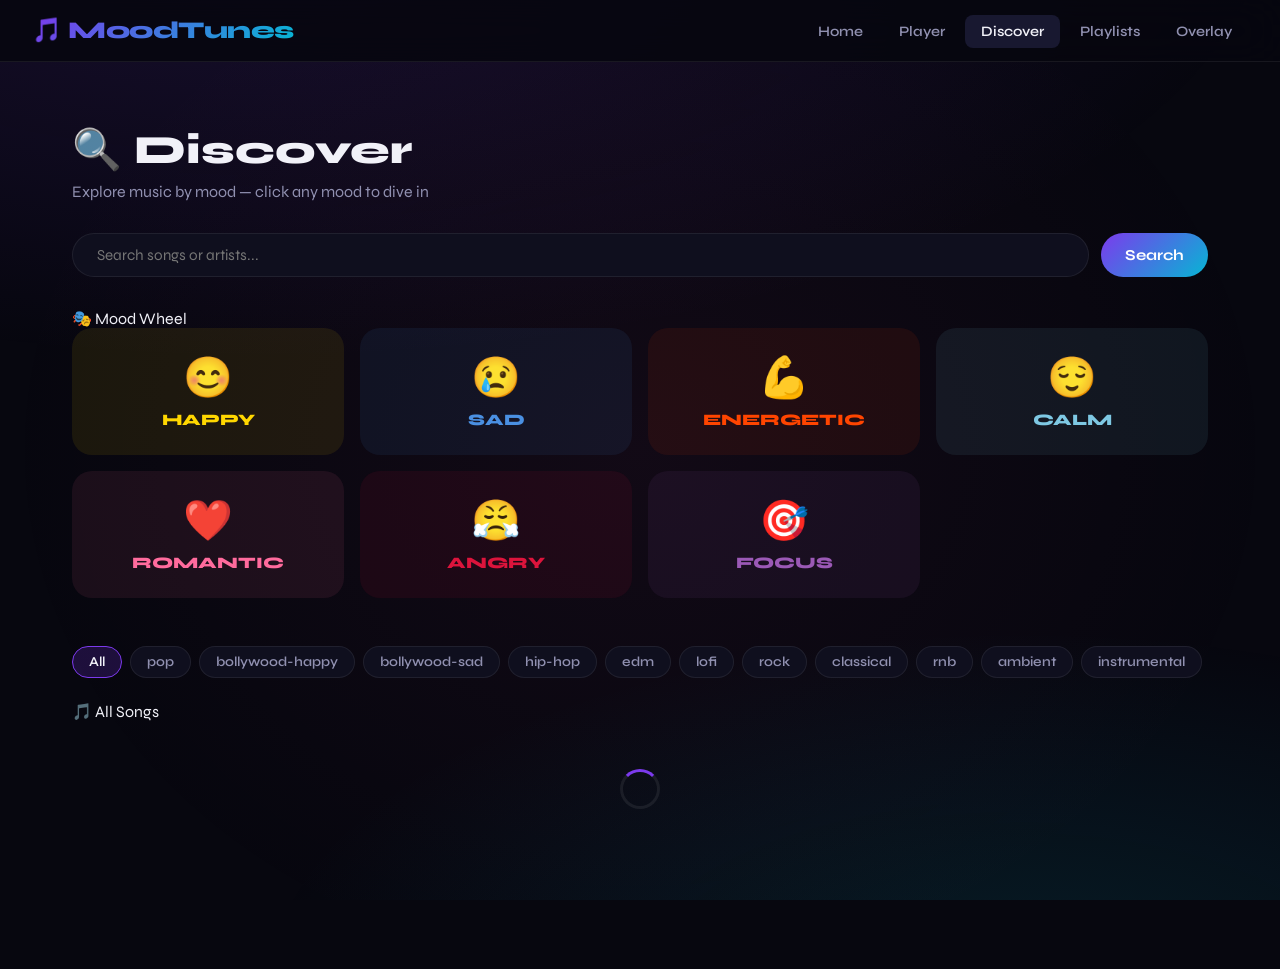
==== Frontend/discover.html @ 9e2f243b "Add files via upload" ====
<!DOCTYPE html>
<html lang="en">
<head>
  <meta charset="UTF-8">
  <meta name="viewport" content="width=device-width, initial-scale=1.0">
  <title>MoodTunes — Discover</title>
  <link rel="stylesheet" href="css/style.css">
  <style>
    main { position:relative; z-index:1; }
    .container { max-width:1200px; margin:0 auto; padding:2rem; }

    /* Mood Wheel */
    .mood-wheel {
      display: grid;
      grid-template-columns: repeat(4, 1fr);
      gap: 1rem;
      margin-bottom: 3rem;
    }

    .mood-wheel-item {
      padding: 1.5rem 1rem;
      border-radius: var(--radius-lg);
      text-align: center;
      cursor: pointer;
      transition: var(--transition);
      border: 2px solid transparent;
      position: relative;
      overflow: hidden;
    }

    .mood-wheel-item::before {
      content: '';
      position: absolute; inset: 0;
      opacity: 0.15;
      transition: var(--transition);
    }

    .mood-wheel-item:hover { transform: translateY(-4px) scale(1.02); }
    .mood-wheel-item:hover::before { opacity: 0.3; }
    .mood-wheel-item.selected { border-color: currentColor; }

    .mood-wheel-emoji { font-size: 2.5rem; margin-bottom: 0.5rem; }
    .mood-wheel-label { font-weight: 800; font-size: 1rem; }
    .mood-wheel-count { font-size: 0.8rem; opacity: 0.7; margin-top: 0.25rem; }

    /* Genre Filter */
    .genre-filter {
      display: flex; gap: 0.5rem; flex-wrap: wrap;
      margin-bottom: 1.5rem;
    }

    .genre-tag {
      padding: 0.4rem 1rem;
      border-radius: 50px;
      background: var(--bg-card);
      border: 1px solid var(--border);
      color: var(--text-secondary);
      font-size: 0.85rem; font-weight: 600;
      cursor: pointer;
      transition: var(--transition);
    }

    .genre-tag:hover, .genre-tag.active {
      background: rgba(124,58,237,0.2);
      border-color: var(--accent-purple);
      color: var(--text-primary);
    }

    @media (max-width:600px) {
      .mood-wheel { grid-template-columns: repeat(2,1fr); }
    }
  </style>
</head>
<body>
  <div class="aurora"></div>
  <nav class="navbar">
    <div class="nav-logo">🎵 MoodTunes</div>
    <ul class="nav-links">
      <li><a href="index.html">Home</a></li>
      <li><a href="player.html">Player</a></li>
      <li><a href="discover.html">Discover</a></li>
      <li><a href="playlists.html">Playlists</a></li>
      <li><a href="overlay.html">Overlay</a></li>
    </ul>
  </nav>

  <main>
    <div class="container">
      <div style="padding:2rem 0;">
        <h1 style="font-size:2.5rem; font-weight:800;">🔍 Discover</h1>
        <p style="color:var(--text-secondary); margin-top:0.5rem;">Explore music by mood — click any mood to dive in</p>
      </div>

      <!-- Search Bar -->
      <div style="display:flex; gap:0.75rem; margin-bottom:2rem;">
        <input type="text" id="searchInput" placeholder="Search songs or artists..."
          style="flex:1; background:var(--bg-card); border:1px solid var(--border);
                 border-radius:50px; padding:0.75rem 1.5rem; color:var(--text-primary);
                 font-family:'Syne',sans-serif; font-size:0.95rem; outline:none;"
          oninput="handleSearch(this.value)">
        <button class="btn btn-primary" onclick="handleSearch(document.getElementById('searchInput').value)">Search</button>
      </div>

      <!-- Mood Wheel -->
      <div class="section-title">🎭 Mood Wheel</div>
      <div class="mood-wheel" id="moodWheel"></div>

      <!-- Genre Filter -->
      <div class="genre-filter" id="genreFilter"></div>

      <!-- Songs -->
      <div class="section-title" id="songsTitle">🎵 All Songs</div>
      <div class="songs-grid" id="songsGrid">
        <div style="grid-column:1/-1; display:flex; justify-content:center; padding:3rem;">
          <div class="spinner"></div>
        </div>
      </div>
    </div>
    <div style="height:80px;"></div>
  </main>

  <script src="js/app.js"></script>
  <script>
    let selectedMood = localStorage.getItem('moodtunes_discover_mood') || null;
    let currentSongs = [];

    const genres = ['All', 'pop', 'bollywood-happy', 'bollywood-sad', 'hip-hop', 'edm', 'lofi', 'rock', 'classical', 'rnb', 'ambient', 'instrumental'];
    let selectedGenre = 'All';

    // Build mood wheel
    const moodWheel = document.getElementById('moodWheel');
    Object.entries(MOOD_META).forEach(([mood, meta]) => {
      const item = document.createElement('div');
      item.className = 'mood-wheel-item' + (selectedMood === mood ? ' selected' : '');
      item.style.color = meta.color;
      item.innerHTML = `
        <div class="mood-wheel-emoji">${meta.emoji}</div>
        <div class="mood-wheel-label">${mood}</div>
      `;
      item.style.background = meta.color + '15';
      item.addEventListener('click', () => selectMood(mood, item));
      moodWheel.appendChild(item);
    });

    // Build genre filter
    const genreFilter = document.getElementById('genreFilter');
    genres.forEach(g => {
      const tag = document.createElement('div');
      tag.className = 'genre-tag' + (g === selectedGenre ? ' active' : '');
      tag.textContent = g;
      tag.addEventListener('click', () => {
        document.querySelectorAll('.genre-tag').forEach(t => t.classList.remove('active'));
        tag.classList.add('active');
        selectedGenre = g;
        loadSongs();
      });
      genreFilter.appendChild(tag);
    });

    async function selectMood(mood, el) {
      selectedMood = mood;
      localStorage.setItem('moodtunes_discover_mood', mood);
      document.querySelectorAll('.mood-wheel-item').forEach(i => i.classList.remove('selected'));
      el.classList.add('selected');
      await loadSongs();
    }

    async function loadSongs() {
      const grid = document.getElementById('songsGrid');
      const title = document.getElementById('songsTitle');
      grid.innerHTML = '<div style="grid-column:1/-1;display:flex;justify-content:center;padding:3rem;"><div class="spinner"></div></div>';

      let songs;
      if (selectedMood) {
        songs = await getSongsByMood(selectedMood);
        title.textContent = `${MOOD_META[selectedMood]?.emoji || '🎵'} ${selectedMood} Songs`;
      } else {
        songs = await getTrendingSongs();
        title.textContent = '🔥 Trending';
      }

      if (selectedGenre !== 'All') {
        songs = songs.filter(s => s.genre === selectedGenre);
      }

      currentSongs = songs;
      renderGrid(songs);
    }

    function renderGrid(songs) {
      const grid = document.getElementById('songsGrid');
      grid.innerHTML = '';
      if (!songs.length) {
        grid.innerHTML = '<div style="grid-column:1/-1; text-align:center; padding:3rem; color:var(--text-muted);">No songs found for this combination 🎵</div>';
        return;
      }
      songs.forEach((song, i) => {
        const card = renderSongCard(song, (s) => playInPlayer(s, songs));
        card.style.animationDelay = `${i * 0.04}s`;
        grid.appendChild(card);
      });
    }

    let searchTimeout;
    function handleSearch(query) {
      clearTimeout(searchTimeout);
      if (!query.trim()) { loadSongs(); return; }
      searchTimeout = setTimeout(async () => {
        const res = await fetch(`http://localhost:8080/api/songs/search?q=${encodeURIComponent(query)}`);
        const songs = await res.json();
        document.getElementById('songsTitle').textContent = `🔍 Results for "${query}"`;
        renderGrid(songs);
      }, 400);
    }

    // Initial load
    loadSongs();
  </script>
</body>
</html>
---- Frontend/css/style.css ----
/* ─── Google Fonts ─── */
@import url('https://fonts.googleapis.com/css2?family=Syne:wght@400;600;700;800&family=Space+Mono:ital,wght@0,400;0,700;1,400&display=swap');

/* ─── CSS Variables ─── */
:root {
  --bg-base: #07070f;
  --bg-card: #0f0f1e;
  --bg-hover: #181830;
  --border: rgba(255,255,255,0.07);

  --accent-purple: #7c3aed;
  --accent-cyan: #06b6d4;
  --accent-pink: #ec4899;

  --text-primary: #f1f1f8;
  --text-secondary: #9090b0;
  --text-muted: #4a4a6a;

  --radius: 12px;
  --radius-lg: 20px;
  --transition: all 0.25s cubic-bezier(0.4, 0, 0.2, 1);

  /* Mood Colors */
  --mood-happy:     #FFD700;
  --mood-sad:       #4A90E2;
  --mood-energetic: #FF4500;
  --mood-calm:      #7EC8E3;
  --mood-romantic:  #FF6B9D;
  --mood-angry:     #DC143C;
  --mood-focus:     #9B59B6;
}

* { margin: 0; padding: 0; box-sizing: border-box; }

html { scroll-behavior: smooth; }

body {
  font-family: 'Syne', sans-serif;
  background: var(--bg-base);
  color: var(--text-primary);
  min-height: 100vh;
  overflow-x: hidden;
}

/* ─── Aurora Background ─── */
.aurora {
  position: fixed; inset: 0;
  background:
    radial-gradient(ellipse 80% 50% at 20% -10%, rgba(124,58,237,0.15), transparent),
    radial-gradient(ellipse 60% 40% at 80% 110%, rgba(6,182,212,0.12), transparent),
    radial-gradient(ellipse 50% 60% at 50% 50%, rgba(236,72,153,0.05), transparent);
  pointer-events: none;
  z-index: 0;
}

/* ─── Navbar ─── */
.navbar {
  position: sticky; top: 0; z-index: 100;
  display: flex; align-items: center; justify-content: space-between;
  padding: 1rem 2rem;
  background: rgba(7,7,15,0.85);
  backdrop-filter: blur(20px);
  border-bottom: 1px solid var(--border);
}

.nav-logo {
  font-size: 1.5rem;
  font-weight: 800;
  background: linear-gradient(135deg, var(--accent-purple), var(--accent-cyan));
  -webkit-background-clip: text;
  -webkit-text-fill-color: transparent;
  background-clip: text;
  letter-spacing: -0.5px;
}

.nav-links {
  display: flex; gap: 0.25rem;
  list-style: none;
}

.nav-links a {
  color: var(--text-secondary);
  text-decoration: none;
  padding: 0.5rem 1rem;
  border-radius: 8px;
  font-size: 0.9rem;
  font-weight: 600;
  transition: var(--transition);
}

.nav-links a:hover, .nav-links a.active {
  color: var(--text-primary);
  background: var(--bg-hover);
}

/* ─── Glass Card ─── */
.glass {
  background: rgba(15, 15, 30, 0.7);
  backdrop-filter: blur(20px);
  border: 1px solid var(--border);
  border-radius: var(--radius-lg);
}

/* ─── Buttons ─── */
.btn {
  display: inline-flex; align-items: center; gap: 0.5rem;
  padding: 0.75rem 1.5rem;
  border: none; border-radius: 50px;
  font-family: 'Syne', sans-serif;
  font-weight: 700; font-size: 0.95rem;
  cursor: pointer;
  transition: var(--transition);
}

.btn-primary {
  background: linear-gradient(135deg, var(--accent-purple), var(--accent-cyan));
  color: white;
}

.btn-primary:hover {
  transform: translateY(-2px);
  box-shadow: 0 8px 25px rgba(124,58,237,0.4);
}

.btn-ghost {
  background: transparent;
  color: var(--text-secondary);
  border: 1px solid var(--border);
}

.btn-ghost:hover {
  color: var(--text-primary);
  border-color: var(--accent-purple);
  background: rgba(124,58,237,0.1);
}

/* ─── Song Card ─── */
.song-card {
  background: var(--bg-card);
  border: 1px solid var(--border);
  border-radius: var(--radius);
  padding: 1rem;
  cursor: pointer;
  transition: var(--transition);
  position: relative;
  overflow: hidden;
}

.song-card::before {
  content: '';
  position: absolute; inset: 0;
  background: linear-gradient(135deg, rgba(124,58,237,0.05), rgba(6,182,212,0.05));
  opacity: 0;
  transition: var(--transition);
}

.song-card:hover {
  transform: translateY(-4px);
  border-color: rgba(124,58,237,0.4);
  box-shadow: 0 12px 40px rgba(124,58,237,0.15);
}

.song-card:hover::before { opacity: 1; }

.song-card img {
  width: 100%; aspect-ratio: 1;
  border-radius: 8px;
  object-fit: cover;
  margin-bottom: 0.75rem;
}

.song-card .song-title {
  font-weight: 700; font-size: 0.95rem;
  white-space: nowrap; overflow: hidden; text-overflow: ellipsis;
}

.song-card .song-artist {
  color: var(--text-secondary);
  font-size: 0.8rem;
  margin-top: 0.2rem;
}

.song-card .mood-badge {
  display: inline-block;
  font-size: 0.7rem;
  font-weight: 700;
  padding: 0.2rem 0.6rem;
  border-radius: 50px;
  margin-top: 0.5rem;
  text-transform: uppercase;
  letter-spacing: 0.5px;
}

/* ─── Mood Orb ─── */
.mood-orb {
  width: 120px; height: 120px;
  border-radius: 50%;
  display: flex; align-items: center; justify-content: center;
  font-size: 3rem;
  transition: all 0.6s cubic-bezier(0.4, 0, 0.2, 1);
  position: relative;
  animation: orbPulse 3s ease-in-out infinite;
}

@keyframes orbPulse {
  0%, 100% { box-shadow: 0 0 30px currentColor; transform: scale(1); }
  50% { box-shadow: 0 0 60px currentColor; transform: scale(1.05); }
}

/* ─── Progress Bar ─── */
.progress-bar {
  width: 100%; height: 4px;
  background: var(--bg-hover);
  border-radius: 2px;
  cursor: pointer;
  position: relative;
}

.progress-fill {
  height: 100%;
  background: linear-gradient(90deg, var(--accent-purple), var(--accent-cyan));
  border-radius: 2px;
  transition: width 0.1s linear;
  position: relative;
}

.progress-fill::after {
  content: '';
  position: absolute; right: -6px; top: -4px;
  width: 12px; height: 12px;
  background: white;
  border-radius: 50%;
  box-shadow: 0 0 8px rgba(255,255,255,0.5);
}

/* ─── Lyrics ─── */
.lyrics-container {
  font-family: 'Space Mono', monospace;
  line-height: 1.9;
  font-size: 0.9rem;
  color: var(--text-secondary);
  white-space: pre-wrap;
  overflow-y: auto;
  max-height: 400px;
  scrollbar-width: thin;
  scrollbar-color: var(--accent-purple) transparent;
}

.lyrics-line { transition: var(--transition); padding: 0.1rem 0; }
.lyrics-line.active {
  color: var(--text-primary);
  font-weight: 700;
  font-size: 1rem;
  text-shadow: 0 0 20px var(--accent-purple);
}

/* ─── Grid ─── */
.songs-grid {
  display: grid;
  grid-template-columns: repeat(auto-fill, minmax(180px, 1fr));
  gap: 1rem;
}

/* ─── Scrollbar ─── */
::-webkit-scrollbar { width: 6px; }
::-webkit-scrollbar-track { background: transparent; }
::-webkit-scrollbar-thumb {
  background: var(--accent-purple);
  border-radius: 3px;
}

/* ─── Animations ─── */
@keyframes fadeUp {
  from { opacity: 0; transform: translateY(20px); }
  to { opacity: 1; transform: translateY(0); }
}

.fade-up { animation: fadeUp 0.5s ease forwards; }
.fade-up-delay { animation: fadeUp 0.5s ease 0.2s forwards; opacity: 0; }

/* ─── Loading Spinner ─── */
.spinner {
  width: 40px; height: 40px;
  border: 3px solid var(--border);
  border-top-color: var(--accent-purple);
  border-radius: 50%;
  animation: spin 0.8s linear infinite;
}

@keyframes spin { to { transform: rotate(360deg); } }

/* ─── Now Playing Bar (bottom) ─── */
.now-playing-bar {
  position: fixed; bottom: 0; left: 0; right: 0; z-index: 99;
  background: rgba(7, 7, 15, 0.95);
  backdrop-filter: blur(30px);
  border-top: 1px solid var(--border);
  padding: 0.75rem 2rem;
  display: flex; align-items: center;
  gap: 1rem;
}

/* ─── Responsive ─── */
@media (max-width: 768px) {
  .navbar { padding: 0.75rem 1rem; }
  .songs-grid { grid-template-columns: repeat(auto-fill, minmax(140px, 1fr)); }
}
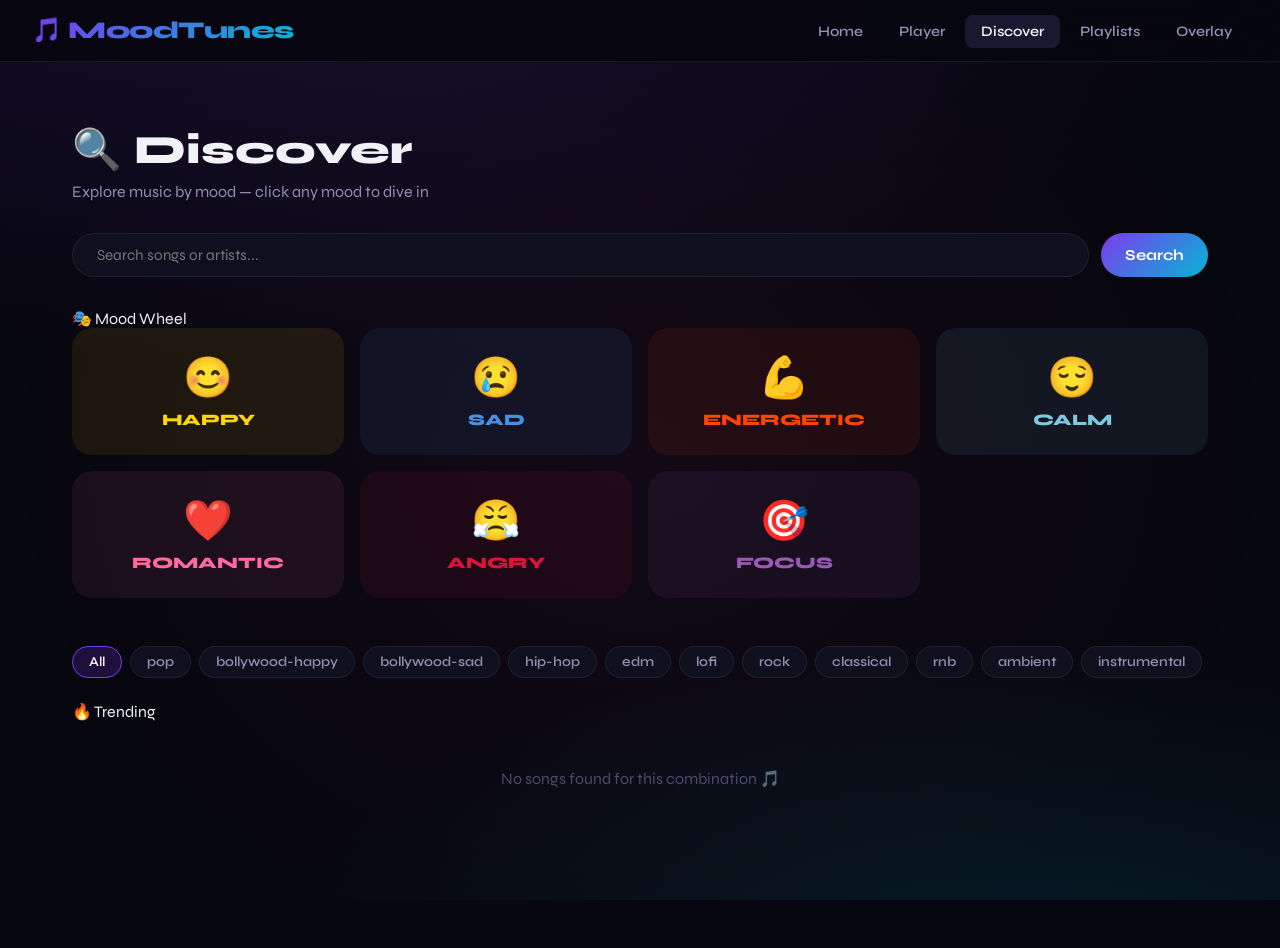
==== commit 5e666176: "Initial commit - MoodTunes" ====
--- a/Frontend/discover.html
+++ b/Frontend/discover.html
@@ -1,220 +1,220 @@
-<!DOCTYPE html>
-<html lang="en">
-<head>
-  <meta charset="UTF-8">
-  <meta name="viewport" content="width=device-width, initial-scale=1.0">
-  <title>MoodTunes — Discover</title>
-  <link rel="stylesheet" href="css/style.css">
-  <style>
-    main { position:relative; z-index:1; }
-    .container { max-width:1200px; margin:0 auto; padding:2rem; }
-
-    /* Mood Wheel */
-    .mood-wheel {
-      display: grid;
-      grid-template-columns: repeat(4, 1fr);
-      gap: 1rem;
-      margin-bottom: 3rem;
-    }
-
-    .mood-wheel-item {
-      padding: 1.5rem 1rem;
-      border-radius: var(--radius-lg);
-      text-align: center;
-      cursor: pointer;
-      transition: var(--transition);
-      border: 2px solid transparent;
-      position: relative;
-      overflow: hidden;
-    }
-
-    .mood-wheel-item::before {
-      content: '';
-      position: absolute; inset: 0;
-      opacity: 0.15;
-      transition: var(--transition);
-    }
-
-    .mood-wheel-item:hover { transform: translateY(-4px) scale(1.02); }
-    .mood-wheel-item:hover::before { opacity: 0.3; }
-    .mood-wheel-item.selected { border-color: currentColor; }
-
-    .mood-wheel-emoji { font-size: 2.5rem; margin-bottom: 0.5rem; }
-    .mood-wheel-label { font-weight: 800; font-size: 1rem; }
-    .mood-wheel-count { font-size: 0.8rem; opacity: 0.7; margin-top: 0.25rem; }
-
-    /* Genre Filter */
-    .genre-filter {
-      display: flex; gap: 0.5rem; flex-wrap: wrap;
-      margin-bottom: 1.5rem;
-    }
-
-    .genre-tag {
-      padding: 0.4rem 1rem;
-      border-radius: 50px;
-      background: var(--bg-card);
-      border: 1px solid var(--border);
-      color: var(--text-secondary);
-      font-size: 0.85rem; font-weight: 600;
-      cursor: pointer;
-      transition: var(--transition);
-    }
-
-    .genre-tag:hover, .genre-tag.active {
-      background: rgba(124,58,237,0.2);
-      border-color: var(--accent-purple);
-      color: var(--text-primary);
-    }
-
-    @media (max-width:600px) {
-      .mood-wheel { grid-template-columns: repeat(2,1fr); }
-    }
-  </style>
-</head>
-<body>
-  <div class="aurora"></div>
-  <nav class="navbar">
-    <div class="nav-logo">🎵 MoodTunes</div>
-    <ul class="nav-links">
-      <li><a href="index.html">Home</a></li>
-      <li><a href="player.html">Player</a></li>
-      <li><a href="discover.html">Discover</a></li>
-      <li><a href="playlists.html">Playlists</a></li>
-      <li><a href="overlay.html">Overlay</a></li>
-    </ul>
-  </nav>
-
-  <main>
-    <div class="container">
-      <div style="padding:2rem 0;">
-        <h1 style="font-size:2.5rem; font-weight:800;">🔍 Discover</h1>
-        <p style="color:var(--text-secondary); margin-top:0.5rem;">Explore music by mood — click any mood to dive in</p>
-      </div>
-
-      <!-- Search Bar -->
-      <div style="display:flex; gap:0.75rem; margin-bottom:2rem;">
-        <input type="text" id="searchInput" placeholder="Search songs or artists..."
-          style="flex:1; background:var(--bg-card); border:1px solid var(--border);
-                 border-radius:50px; padding:0.75rem 1.5rem; color:var(--text-primary);
-                 font-family:'Syne',sans-serif; font-size:0.95rem; outline:none;"
-          oninput="handleSearch(this.value)">
-        <button class="btn btn-primary" onclick="handleSearch(document.getElementById('searchInput').value)">Search</button>
-      </div>
-
-      <!-- Mood Wheel -->
-      <div class="section-title">🎭 Mood Wheel</div>
-      <div class="mood-wheel" id="moodWheel"></div>
-
-      <!-- Genre Filter -->
-      <div class="genre-filter" id="genreFilter"></div>
-
-      <!-- Songs -->
-      <div class="section-title" id="songsTitle">🎵 All Songs</div>
-      <div class="songs-grid" id="songsGrid">
-        <div style="grid-column:1/-1; display:flex; justify-content:center; padding:3rem;">
-          <div class="spinner"></div>
-        </div>
-      </div>
-    </div>
-    <div style="height:80px;"></div>
-  </main>
-
-  <script src="js/app.js"></script>
-  <script>
-    let selectedMood = localStorage.getItem('moodtunes_discover_mood') || null;
-    let currentSongs = [];
-
-    const genres = ['All', 'pop', 'bollywood-happy', 'bollywood-sad', 'hip-hop', 'edm', 'lofi', 'rock', 'classical', 'rnb', 'ambient', 'instrumental'];
-    let selectedGenre = 'All';
-
-    // Build mood wheel
-    const moodWheel = document.getElementById('moodWheel');
-    Object.entries(MOOD_META).forEach(([mood, meta]) => {
-      const item = document.createElement('div');
-      item.className = 'mood-wheel-item' + (selectedMood === mood ? ' selected' : '');
-      item.style.color = meta.color;
-      item.innerHTML = `
-        <div class="mood-wheel-emoji">${meta.emoji}</div>
-        <div class="mood-wheel-label">${mood}</div>
-      `;
-      item.style.background = meta.color + '15';
-      item.addEventListener('click', () => selectMood(mood, item));
-      moodWheel.appendChild(item);
-    });
-
-    // Build genre filter
-    const genreFilter = document.getElementById('genreFilter');
-    genres.forEach(g => {
-      const tag = document.createElement('div');
-      tag.className = 'genre-tag' + (g === selectedGenre ? ' active' : '');
-      tag.textContent = g;
-      tag.addEventListener('click', () => {
-        document.querySelectorAll('.genre-tag').forEach(t => t.classList.remove('active'));
-        tag.classList.add('active');
-        selectedGenre = g;
-        loadSongs();
-      });
-      genreFilter.appendChild(tag);
-    });
-
-    async function selectMood(mood, el) {
-      selectedMood = mood;
-      localStorage.setItem('moodtunes_discover_mood', mood);
-      document.querySelectorAll('.mood-wheel-item').forEach(i => i.classList.remove('selected'));
-      el.classList.add('selected');
-      await loadSongs();
-    }
-
-    async function loadSongs() {
-      const grid = document.getElementById('songsGrid');
-      const title = document.getElementById('songsTitle');
-      grid.innerHTML = '<div style="grid-column:1/-1;display:flex;justify-content:center;padding:3rem;"><div class="spinner"></div></div>';
-
-      let songs;
-      if (selectedMood) {
-        songs = await getSongsByMood(selectedMood);
-        title.textContent = `${MOOD_META[selectedMood]?.emoji || '🎵'} ${selectedMood} Songs`;
-      } else {
-        songs = await getTrendingSongs();
-        title.textContent = '🔥 Trending';
-      }
-
-      if (selectedGenre !== 'All') {
-        songs = songs.filter(s => s.genre === selectedGenre);
-      }
-
-      currentSongs = songs;
-      renderGrid(songs);
-    }
-
-    function renderGrid(songs) {
-      const grid = document.getElementById('songsGrid');
-      grid.innerHTML = '';
-      if (!songs.length) {
-        grid.innerHTML = '<div style="grid-column:1/-1; text-align:center; padding:3rem; color:var(--text-muted);">No songs found for this combination 🎵</div>';
-        return;
-      }
-      songs.forEach((song, i) => {
-        const card = renderSongCard(song, (s) => playInPlayer(s, songs));
-        card.style.animationDelay = `${i * 0.04}s`;
-        grid.appendChild(card);
-      });
-    }
-
-    let searchTimeout;
-    function handleSearch(query) {
-      clearTimeout(searchTimeout);
-      if (!query.trim()) { loadSongs(); return; }
-      searchTimeout = setTimeout(async () => {
-        const res = await fetch(`http://localhost:8080/api/songs/search?q=${encodeURIComponent(query)}`);
-        const songs = await res.json();
-        document.getElementById('songsTitle').textContent = `🔍 Results for "${query}"`;
-        renderGrid(songs);
-      }, 400);
-    }
-
-    // Initial load
-    loadSongs();
-  </script>
-</body>
-</html>+<!DOCTYPE html>
+<html lang="en">
+<head>
+  <meta charset="UTF-8">
+  <meta name="viewport" content="width=device-width, initial-scale=1.0">
+  <title>MoodTunes — Discover</title>
+  <link rel="stylesheet" href="css/style.css">
+  <style>
+    main { position:relative; z-index:1; }
+    .container { max-width:1200px; margin:0 auto; padding:2rem; }
+
+    /* Mood Wheel */
+    .mood-wheel {
+      display: grid;
+      grid-template-columns: repeat(4, 1fr);
+      gap: 1rem;
+      margin-bottom: 3rem;
+    }
+
+    .mood-wheel-item {
+      padding: 1.5rem 1rem;
+      border-radius: var(--radius-lg);
+      text-align: center;
+      cursor: pointer;
+      transition: var(--transition);
+      border: 2px solid transparent;
+      position: relative;
+      overflow: hidden;
+    }
+
+    .mood-wheel-item::before {
+      content: '';
+      position: absolute; inset: 0;
+      opacity: 0.15;
+      transition: var(--transition);
+    }
+
+    .mood-wheel-item:hover { transform: translateY(-4px) scale(1.02); }
+    .mood-wheel-item:hover::before { opacity: 0.3; }
+    .mood-wheel-item.selected { border-color: currentColor; }
+
+    .mood-wheel-emoji { font-size: 2.5rem; margin-bottom: 0.5rem; }
+    .mood-wheel-label { font-weight: 800; font-size: 1rem; }
+    .mood-wheel-count { font-size: 0.8rem; opacity: 0.7; margin-top: 0.25rem; }
+
+    /* Genre Filter */
+    .genre-filter {
+      display: flex; gap: 0.5rem; flex-wrap: wrap;
+      margin-bottom: 1.5rem;
+    }
+
+    .genre-tag {
+      padding: 0.4rem 1rem;
+      border-radius: 50px;
+      background: var(--bg-card);
+      border: 1px solid var(--border);
+      color: var(--text-secondary);
+      font-size: 0.85rem; font-weight: 600;
+      cursor: pointer;
+      transition: var(--transition);
+    }
+
+    .genre-tag:hover, .genre-tag.active {
+      background: rgba(124,58,237,0.2);
+      border-color: var(--accent-purple);
+      color: var(--text-primary);
+    }
+
+    @media (max-width:600px) {
+      .mood-wheel { grid-template-columns: repeat(2,1fr); }
+    }
+  </style>
+</head>
+<body>
+  <div class="aurora"></div>
+  <nav class="navbar">
+    <div class="nav-logo">🎵 MoodTunes</div>
+    <ul class="nav-links">
+      <li><a href="index.html">Home</a></li>
+      <li><a href="player.html">Player</a></li>
+      <li><a href="discover.html">Discover</a></li>
+      <li><a href="playlists.html">Playlists</a></li>
+      <li><a href="overlay.html">Overlay</a></li>
+    </ul>
+  </nav>
+
+  <main>
+    <div class="container">
+      <div style="padding:2rem 0;">
+        <h1 style="font-size:2.5rem; font-weight:800;">🔍 Discover</h1>
+        <p style="color:var(--text-secondary); margin-top:0.5rem;">Explore music by mood — click any mood to dive in</p>
+      </div>
+
+      <!-- Search Bar -->
+      <div style="display:flex; gap:0.75rem; margin-bottom:2rem;">
+        <input type="text" id="searchInput" placeholder="Search songs or artists..."
+          style="flex:1; background:var(--bg-card); border:1px solid var(--border);
+                 border-radius:50px; padding:0.75rem 1.5rem; color:var(--text-primary);
+                 font-family:'Syne',sans-serif; font-size:0.95rem; outline:none;"
+          oninput="handleSearch(this.value)">
+        <button class="btn btn-primary" onclick="handleSearch(document.getElementById('searchInput').value)">Search</button>
+      </div>
+
+      <!-- Mood Wheel -->
+      <div class="section-title">🎭 Mood Wheel</div>
+      <div class="mood-wheel" id="moodWheel"></div>
+
+      <!-- Genre Filter -->
+      <div class="genre-filter" id="genreFilter"></div>
+
+      <!-- Songs -->
+      <div class="section-title" id="songsTitle">🎵 All Songs</div>
+      <div class="songs-grid" id="songsGrid">
+        <div style="grid-column:1/-1; display:flex; justify-content:center; padding:3rem;">
+          <div class="spinner"></div>
+        </div>
+      </div>
+    </div>
+    <div style="height:80px;"></div>
+  </main>
+
+  <script src="js/app.js"></script>
+  <script>
+    let selectedMood = localStorage.getItem('moodtunes_discover_mood') || null;
+    let currentSongs = [];
+
+    const genres = ['All', 'pop', 'bollywood-happy', 'bollywood-sad', 'hip-hop', 'edm', 'lofi', 'rock', 'classical', 'rnb', 'ambient', 'instrumental'];
+    let selectedGenre = 'All';
+
+    // Build mood wheel
+    const moodWheel = document.getElementById('moodWheel');
+    Object.entries(MOOD_META).forEach(([mood, meta]) => {
+      const item = document.createElement('div');
+      item.className = 'mood-wheel-item' + (selectedMood === mood ? ' selected' : '');
+      item.style.color = meta.color;
+      item.innerHTML = `
+        <div class="mood-wheel-emoji">${meta.emoji}</div>
+        <div class="mood-wheel-label">${mood}</div>
+      `;
+      item.style.background = meta.color + '15';
+      item.addEventListener('click', () => selectMood(mood, item));
+      moodWheel.appendChild(item);
+    });
+
+    // Build genre filter
+    const genreFilter = document.getElementById('genreFilter');
+    genres.forEach(g => {
+      const tag = document.createElement('div');
+      tag.className = 'genre-tag' + (g === selectedGenre ? ' active' : '');
+      tag.textContent = g;
+      tag.addEventListener('click', () => {
+        document.querySelectorAll('.genre-tag').forEach(t => t.classList.remove('active'));
+        tag.classList.add('active');
+        selectedGenre = g;
+        loadSongs();
+      });
+      genreFilter.appendChild(tag);
+    });
+
+    async function selectMood(mood, el) {
+      selectedMood = mood;
+      localStorage.setItem('moodtunes_discover_mood', mood);
+      document.querySelectorAll('.mood-wheel-item').forEach(i => i.classList.remove('selected'));
+      el.classList.add('selected');
+      await loadSongs();
+    }
+
+    async function loadSongs() {
+      const grid = document.getElementById('songsGrid');
+      const title = document.getElementById('songsTitle');
+      grid.innerHTML = '<div style="grid-column:1/-1;display:flex;justify-content:center;padding:3rem;"><div class="spinner"></div></div>';
+
+      let songs;
+      if (selectedMood) {
+        songs = await getSongsByMood(selectedMood);
+        title.textContent = `${MOOD_META[selectedMood]?.emoji || '🎵'} ${selectedMood} Songs`;
+      } else {
+        songs = await getTrendingSongs();
+        title.textContent = '🔥 Trending';
+      }
+
+      if (selectedGenre !== 'All') {
+        songs = songs.filter(s => s.genre === selectedGenre);
+      }
+
+      currentSongs = songs;
+      renderGrid(songs);
+    }
+
+    function renderGrid(songs) {
+      const grid = document.getElementById('songsGrid');
+      grid.innerHTML = '';
+      if (!songs.length) {
+        grid.innerHTML = '<div style="grid-column:1/-1; text-align:center; padding:3rem; color:var(--text-muted);">No songs found for this combination 🎵</div>';
+        return;
+      }
+      songs.forEach((song, i) => {
+        const card = renderSongCard(song, (s) => playInPlayer(s, songs));
+        card.style.animationDelay = `${i * 0.04}s`;
+        grid.appendChild(card);
+      });
+    }
+
+    let searchTimeout;
+    function handleSearch(query) {
+      clearTimeout(searchTimeout);
+      if (!query.trim()) { loadSongs(); return; }
+      searchTimeout = setTimeout(async () => {
+        const res = await fetch(`${API_BASE}/songs/search?q=${encodeURIComponent(query)}`);
+        const songs = await res.json();
+        document.getElementById('songsTitle').textContent = `🔍 Results for "${query}"`;
+        renderGrid(songs);
+      }, 400);
+    }
+
+    // Initial load
+    loadSongs();
+  </script>
+</body>
+</html>
--- a/Frontend/css/style.css
+++ b/Frontend/css/style.css
@@ -1,307 +1,307 @@
-/* ─── Google Fonts ─── */
-@import url('https://fonts.googleapis.com/css2?family=Syne:wght@400;600;700;800&family=Space+Mono:ital,wght@0,400;0,700;1,400&display=swap');
-
-/* ─── CSS Variables ─── */
-:root {
-  --bg-base: #07070f;
-  --bg-card: #0f0f1e;
-  --bg-hover: #181830;
-  --border: rgba(255,255,255,0.07);
-
-  --accent-purple: #7c3aed;
-  --accent-cyan: #06b6d4;
-  --accent-pink: #ec4899;
-
-  --text-primary: #f1f1f8;
-  --text-secondary: #9090b0;
-  --text-muted: #4a4a6a;
-
-  --radius: 12px;
-  --radius-lg: 20px;
-  --transition: all 0.25s cubic-bezier(0.4, 0, 0.2, 1);
-
-  /* Mood Colors */
-  --mood-happy:     #FFD700;
-  --mood-sad:       #4A90E2;
-  --mood-energetic: #FF4500;
-  --mood-calm:      #7EC8E3;
-  --mood-romantic:  #FF6B9D;
-  --mood-angry:     #DC143C;
-  --mood-focus:     #9B59B6;
-}
-
-* { margin: 0; padding: 0; box-sizing: border-box; }
-
-html { scroll-behavior: smooth; }
-
-body {
-  font-family: 'Syne', sans-serif;
-  background: var(--bg-base);
-  color: var(--text-primary);
-  min-height: 100vh;
-  overflow-x: hidden;
-}
-
-/* ─── Aurora Background ─── */
-.aurora {
-  position: fixed; inset: 0;
-  background:
-    radial-gradient(ellipse 80% 50% at 20% -10%, rgba(124,58,237,0.15), transparent),
-    radial-gradient(ellipse 60% 40% at 80% 110%, rgba(6,182,212,0.12), transparent),
-    radial-gradient(ellipse 50% 60% at 50% 50%, rgba(236,72,153,0.05), transparent);
-  pointer-events: none;
-  z-index: 0;
-}
-
-/* ─── Navbar ─── */
-.navbar {
-  position: sticky; top: 0; z-index: 100;
-  display: flex; align-items: center; justify-content: space-between;
-  padding: 1rem 2rem;
-  background: rgba(7,7,15,0.85);
-  backdrop-filter: blur(20px);
-  border-bottom: 1px solid var(--border);
-}
-
-.nav-logo {
-  font-size: 1.5rem;
-  font-weight: 800;
-  background: linear-gradient(135deg, var(--accent-purple), var(--accent-cyan));
-  -webkit-background-clip: text;
-  -webkit-text-fill-color: transparent;
-  background-clip: text;
-  letter-spacing: -0.5px;
-}
-
-.nav-links {
-  display: flex; gap: 0.25rem;
-  list-style: none;
-}
-
-.nav-links a {
-  color: var(--text-secondary);
-  text-decoration: none;
-  padding: 0.5rem 1rem;
-  border-radius: 8px;
-  font-size: 0.9rem;
-  font-weight: 600;
-  transition: var(--transition);
-}
-
-.nav-links a:hover, .nav-links a.active {
-  color: var(--text-primary);
-  background: var(--bg-hover);
-}
-
-/* ─── Glass Card ─── */
-.glass {
-  background: rgba(15, 15, 30, 0.7);
-  backdrop-filter: blur(20px);
-  border: 1px solid var(--border);
-  border-radius: var(--radius-lg);
-}
-
-/* ─── Buttons ─── */
-.btn {
-  display: inline-flex; align-items: center; gap: 0.5rem;
-  padding: 0.75rem 1.5rem;
-  border: none; border-radius: 50px;
-  font-family: 'Syne', sans-serif;
-  font-weight: 700; font-size: 0.95rem;
-  cursor: pointer;
-  transition: var(--transition);
-}
-
-.btn-primary {
-  background: linear-gradient(135deg, var(--accent-purple), var(--accent-cyan));
-  color: white;
-}
-
-.btn-primary:hover {
-  transform: translateY(-2px);
-  box-shadow: 0 8px 25px rgba(124,58,237,0.4);
-}
-
-.btn-ghost {
-  background: transparent;
-  color: var(--text-secondary);
-  border: 1px solid var(--border);
-}
-
-.btn-ghost:hover {
-  color: var(--text-primary);
-  border-color: var(--accent-purple);
-  background: rgba(124,58,237,0.1);
-}
-
-/* ─── Song Card ─── */
-.song-card {
-  background: var(--bg-card);
-  border: 1px solid var(--border);
-  border-radius: var(--radius);
-  padding: 1rem;
-  cursor: pointer;
-  transition: var(--transition);
-  position: relative;
-  overflow: hidden;
-}
-
-.song-card::before {
-  content: '';
-  position: absolute; inset: 0;
-  background: linear-gradient(135deg, rgba(124,58,237,0.05), rgba(6,182,212,0.05));
-  opacity: 0;
-  transition: var(--transition);
-}
-
-.song-card:hover {
-  transform: translateY(-4px);
-  border-color: rgba(124,58,237,0.4);
-  box-shadow: 0 12px 40px rgba(124,58,237,0.15);
-}
-
-.song-card:hover::before { opacity: 1; }
-
-.song-card img {
-  width: 100%; aspect-ratio: 1;
-  border-radius: 8px;
-  object-fit: cover;
-  margin-bottom: 0.75rem;
-}
-
-.song-card .song-title {
-  font-weight: 700; font-size: 0.95rem;
-  white-space: nowrap; overflow: hidden; text-overflow: ellipsis;
-}
-
-.song-card .song-artist {
-  color: var(--text-secondary);
-  font-size: 0.8rem;
-  margin-top: 0.2rem;
-}
-
-.song-card .mood-badge {
-  display: inline-block;
-  font-size: 0.7rem;
-  font-weight: 700;
-  padding: 0.2rem 0.6rem;
-  border-radius: 50px;
-  margin-top: 0.5rem;
-  text-transform: uppercase;
-  letter-spacing: 0.5px;
-}
-
-/* ─── Mood Orb ─── */
-.mood-orb {
-  width: 120px; height: 120px;
-  border-radius: 50%;
-  display: flex; align-items: center; justify-content: center;
-  font-size: 3rem;
-  transition: all 0.6s cubic-bezier(0.4, 0, 0.2, 1);
-  position: relative;
-  animation: orbPulse 3s ease-in-out infinite;
-}
-
-@keyframes orbPulse {
-  0%, 100% { box-shadow: 0 0 30px currentColor; transform: scale(1); }
-  50% { box-shadow: 0 0 60px currentColor; transform: scale(1.05); }
-}
-
-/* ─── Progress Bar ─── */
-.progress-bar {
-  width: 100%; height: 4px;
-  background: var(--bg-hover);
-  border-radius: 2px;
-  cursor: pointer;
-  position: relative;
-}
-
-.progress-fill {
-  height: 100%;
-  background: linear-gradient(90deg, var(--accent-purple), var(--accent-cyan));
-  border-radius: 2px;
-  transition: width 0.1s linear;
-  position: relative;
-}
-
-.progress-fill::after {
-  content: '';
-  position: absolute; right: -6px; top: -4px;
-  width: 12px; height: 12px;
-  background: white;
-  border-radius: 50%;
-  box-shadow: 0 0 8px rgba(255,255,255,0.5);
-}
-
-/* ─── Lyrics ─── */
-.lyrics-container {
-  font-family: 'Space Mono', monospace;
-  line-height: 1.9;
-  font-size: 0.9rem;
-  color: var(--text-secondary);
-  white-space: pre-wrap;
-  overflow-y: auto;
-  max-height: 400px;
-  scrollbar-width: thin;
-  scrollbar-color: var(--accent-purple) transparent;
-}
-
-.lyrics-line { transition: var(--transition); padding: 0.1rem 0; }
-.lyrics-line.active {
-  color: var(--text-primary);
-  font-weight: 700;
-  font-size: 1rem;
-  text-shadow: 0 0 20px var(--accent-purple);
-}
-
-/* ─── Grid ─── */
-.songs-grid {
-  display: grid;
-  grid-template-columns: repeat(auto-fill, minmax(180px, 1fr));
-  gap: 1rem;
-}
-
-/* ─── Scrollbar ─── */
-::-webkit-scrollbar { width: 6px; }
-::-webkit-scrollbar-track { background: transparent; }
-::-webkit-scrollbar-thumb {
-  background: var(--accent-purple);
-  border-radius: 3px;
-}
-
-/* ─── Animations ─── */
-@keyframes fadeUp {
-  from { opacity: 0; transform: translateY(20px); }
-  to { opacity: 1; transform: translateY(0); }
-}
-
-.fade-up { animation: fadeUp 0.5s ease forwards; }
-.fade-up-delay { animation: fadeUp 0.5s ease 0.2s forwards; opacity: 0; }
-
-/* ─── Loading Spinner ─── */
-.spinner {
-  width: 40px; height: 40px;
-  border: 3px solid var(--border);
-  border-top-color: var(--accent-purple);
-  border-radius: 50%;
-  animation: spin 0.8s linear infinite;
-}
-
-@keyframes spin { to { transform: rotate(360deg); } }
-
-/* ─── Now Playing Bar (bottom) ─── */
-.now-playing-bar {
-  position: fixed; bottom: 0; left: 0; right: 0; z-index: 99;
-  background: rgba(7, 7, 15, 0.95);
-  backdrop-filter: blur(30px);
-  border-top: 1px solid var(--border);
-  padding: 0.75rem 2rem;
-  display: flex; align-items: center;
-  gap: 1rem;
-}
-
-/* ─── Responsive ─── */
-@media (max-width: 768px) {
-  .navbar { padding: 0.75rem 1rem; }
-  .songs-grid { grid-template-columns: repeat(auto-fill, minmax(140px, 1fr)); }
+/* ─── Google Fonts ─── */
+@import url('https://fonts.googleapis.com/css2?family=Syne:wght@400;600;700;800&family=Space+Mono:ital,wght@0,400;0,700;1,400&display=swap');
+
+/* ─── CSS Variables ─── */
+:root {
+  --bg-base: #07070f;
+  --bg-card: #0f0f1e;
+  --bg-hover: #181830;
+  --border: rgba(255,255,255,0.07);
+
+  --accent-purple: #7c3aed;
+  --accent-cyan: #06b6d4;
+  --accent-pink: #ec4899;
+
+  --text-primary: #f1f1f8;
+  --text-secondary: #9090b0;
+  --text-muted: #4a4a6a;
+
+  --radius: 12px;
+  --radius-lg: 20px;
+  --transition: all 0.25s cubic-bezier(0.4, 0, 0.2, 1);
+
+  /* Mood Colors */
+  --mood-happy:     #FFD700;
+  --mood-sad:       #4A90E2;
+  --mood-energetic: #FF4500;
+  --mood-calm:      #7EC8E3;
+  --mood-romantic:  #FF6B9D;
+  --mood-angry:     #DC143C;
+  --mood-focus:     #9B59B6;
+}
+
+* { margin: 0; padding: 0; box-sizing: border-box; }
+
+html { scroll-behavior: smooth; }
+
+body {
+  font-family: 'Syne', sans-serif;
+  background: var(--bg-base);
+  color: var(--text-primary);
+  min-height: 100vh;
+  overflow-x: hidden;
+}
+
+/* ─── Aurora Background ─── */
+.aurora {
+  position: fixed; inset: 0;
+  background:
+    radial-gradient(ellipse 80% 50% at 20% -10%, rgba(124,58,237,0.15), transparent),
+    radial-gradient(ellipse 60% 40% at 80% 110%, rgba(6,182,212,0.12), transparent),
+    radial-gradient(ellipse 50% 60% at 50% 50%, rgba(236,72,153,0.05), transparent);
+  pointer-events: none;
+  z-index: 0;
+}
+
+/* ─── Navbar ─── */
+.navbar {
+  position: sticky; top: 0; z-index: 100;
+  display: flex; align-items: center; justify-content: space-between;
+  padding: 1rem 2rem;
+  background: rgba(7,7,15,0.85);
+  backdrop-filter: blur(20px);
+  border-bottom: 1px solid var(--border);
+}
+
+.nav-logo {
+  font-size: 1.5rem;
+  font-weight: 800;
+  background: linear-gradient(135deg, var(--accent-purple), var(--accent-cyan));
+  -webkit-background-clip: text;
+  -webkit-text-fill-color: transparent;
+  background-clip: text;
+  letter-spacing: -0.5px;
+}
+
+.nav-links {
+  display: flex; gap: 0.25rem;
+  list-style: none;
+}
+
+.nav-links a {
+  color: var(--text-secondary);
+  text-decoration: none;
+  padding: 0.5rem 1rem;
+  border-radius: 8px;
+  font-size: 0.9rem;
+  font-weight: 600;
+  transition: var(--transition);
+}
+
+.nav-links a:hover, .nav-links a.active {
+  color: var(--text-primary);
+  background: var(--bg-hover);
+}
+
+/* ─── Glass Card ─── */
+.glass {
+  background: rgba(15, 15, 30, 0.7);
+  backdrop-filter: blur(20px);
+  border: 1px solid var(--border);
+  border-radius: var(--radius-lg);
+}
+
+/* ─── Buttons ─── */
+.btn {
+  display: inline-flex; align-items: center; gap: 0.5rem;
+  padding: 0.75rem 1.5rem;
+  border: none; border-radius: 50px;
+  font-family: 'Syne', sans-serif;
+  font-weight: 700; font-size: 0.95rem;
+  cursor: pointer;
+  transition: var(--transition);
+}
+
+.btn-primary {
+  background: linear-gradient(135deg, var(--accent-purple), var(--accent-cyan));
+  color: white;
+}
+
+.btn-primary:hover {
+  transform: translateY(-2px);
+  box-shadow: 0 8px 25px rgba(124,58,237,0.4);
+}
+
+.btn-ghost {
+  background: transparent;
+  color: var(--text-secondary);
+  border: 1px solid var(--border);
+}
+
+.btn-ghost:hover {
+  color: var(--text-primary);
+  border-color: var(--accent-purple);
+  background: rgba(124,58,237,0.1);
+}
+
+/* ─── Song Card ─── */
+.song-card {
+  background: var(--bg-card);
+  border: 1px solid var(--border);
+  border-radius: var(--radius);
+  padding: 1rem;
+  cursor: pointer;
+  transition: var(--transition);
+  position: relative;
+  overflow: hidden;
+}
+
+.song-card::before {
+  content: '';
+  position: absolute; inset: 0;
+  background: linear-gradient(135deg, rgba(124,58,237,0.05), rgba(6,182,212,0.05));
+  opacity: 0;
+  transition: var(--transition);
+}
+
+.song-card:hover {
+  transform: translateY(-4px);
+  border-color: rgba(124,58,237,0.4);
+  box-shadow: 0 12px 40px rgba(124,58,237,0.15);
+}
+
+.song-card:hover::before { opacity: 1; }
+
+.song-card img {
+  width: 100%; aspect-ratio: 1;
+  border-radius: 8px;
+  object-fit: cover;
+  margin-bottom: 0.75rem;
+}
+
+.song-card .song-title {
+  font-weight: 700; font-size: 0.95rem;
+  white-space: nowrap; overflow: hidden; text-overflow: ellipsis;
+}
+
+.song-card .song-artist {
+  color: var(--text-secondary);
+  font-size: 0.8rem;
+  margin-top: 0.2rem;
+}
+
+.song-card .mood-badge {
+  display: inline-block;
+  font-size: 0.7rem;
+  font-weight: 700;
+  padding: 0.2rem 0.6rem;
+  border-radius: 50px;
+  margin-top: 0.5rem;
+  text-transform: uppercase;
+  letter-spacing: 0.5px;
+}
+
+/* ─── Mood Orb ─── */
+.mood-orb {
+  width: 120px; height: 120px;
+  border-radius: 50%;
+  display: flex; align-items: center; justify-content: center;
+  font-size: 3rem;
+  transition: all 0.6s cubic-bezier(0.4, 0, 0.2, 1);
+  position: relative;
+  animation: orbPulse 3s ease-in-out infinite;
+}
+
+@keyframes orbPulse {
+  0%, 100% { box-shadow: 0 0 30px currentColor; transform: scale(1); }
+  50% { box-shadow: 0 0 60px currentColor; transform: scale(1.05); }
+}
+
+/* ─── Progress Bar ─── */
+.progress-bar {
+  width: 100%; height: 4px;
+  background: var(--bg-hover);
+  border-radius: 2px;
+  cursor: pointer;
+  position: relative;
+}
+
+.progress-fill {
+  height: 100%;
+  background: linear-gradient(90deg, var(--accent-purple), var(--accent-cyan));
+  border-radius: 2px;
+  transition: width 0.1s linear;
+  position: relative;
+}
+
+.progress-fill::after {
+  content: '';
+  position: absolute; right: -6px; top: -4px;
+  width: 12px; height: 12px;
+  background: white;
+  border-radius: 50%;
+  box-shadow: 0 0 8px rgba(255,255,255,0.5);
+}
+
+/* ─── Lyrics ─── */
+.lyrics-container {
+  font-family: 'Space Mono', monospace;
+  line-height: 1.9;
+  font-size: 0.9rem;
+  color: var(--text-secondary);
+  white-space: pre-wrap;
+  overflow-y: auto;
+  max-height: 400px;
+  scrollbar-width: thin;
+  scrollbar-color: var(--accent-purple) transparent;
+}
+
+.lyrics-line { transition: var(--transition); padding: 0.1rem 0; }
+.lyrics-line.active {
+  color: var(--text-primary);
+  font-weight: 700;
+  font-size: 1rem;
+  text-shadow: 0 0 20px var(--accent-purple);
+}
+
+/* ─── Grid ─── */
+.songs-grid {
+  display: grid;
+  grid-template-columns: repeat(auto-fill, minmax(180px, 1fr));
+  gap: 1rem;
+}
+
+/* ─── Scrollbar ─── */
+::-webkit-scrollbar { width: 6px; }
+::-webkit-scrollbar-track { background: transparent; }
+::-webkit-scrollbar-thumb {
+  background: var(--accent-purple);
+  border-radius: 3px;
+}
+
+/* ─── Animations ─── */
+@keyframes fadeUp {
+  from { opacity: 0; transform: translateY(20px); }
+  to { opacity: 1; transform: translateY(0); }
+}
+
+.fade-up { animation: fadeUp 0.5s ease forwards; }
+.fade-up-delay { animation: fadeUp 0.5s ease 0.2s forwards; opacity: 0; }
+
+/* ─── Loading Spinner ─── */
+.spinner {
+  width: 40px; height: 40px;
+  border: 3px solid var(--border);
+  border-top-color: var(--accent-purple);
+  border-radius: 50%;
+  animation: spin 0.8s linear infinite;
+}
+
+@keyframes spin { to { transform: rotate(360deg); } }
+
+/* ─── Now Playing Bar (bottom) ─── */
+.now-playing-bar {
+  position: fixed; bottom: 0; left: 0; right: 0; z-index: 99;
+  background: rgba(7, 7, 15, 0.95);
+  backdrop-filter: blur(30px);
+  border-top: 1px solid var(--border);
+  padding: 0.75rem 2rem;
+  display: flex; align-items: center;
+  gap: 1rem;
+}
+
+/* ─── Responsive ─── */
+@media (max-width: 768px) {
+  .navbar { padding: 0.75rem 1rem; }
+  .songs-grid { grid-template-columns: repeat(auto-fill, minmax(140px, 1fr)); }
 }
